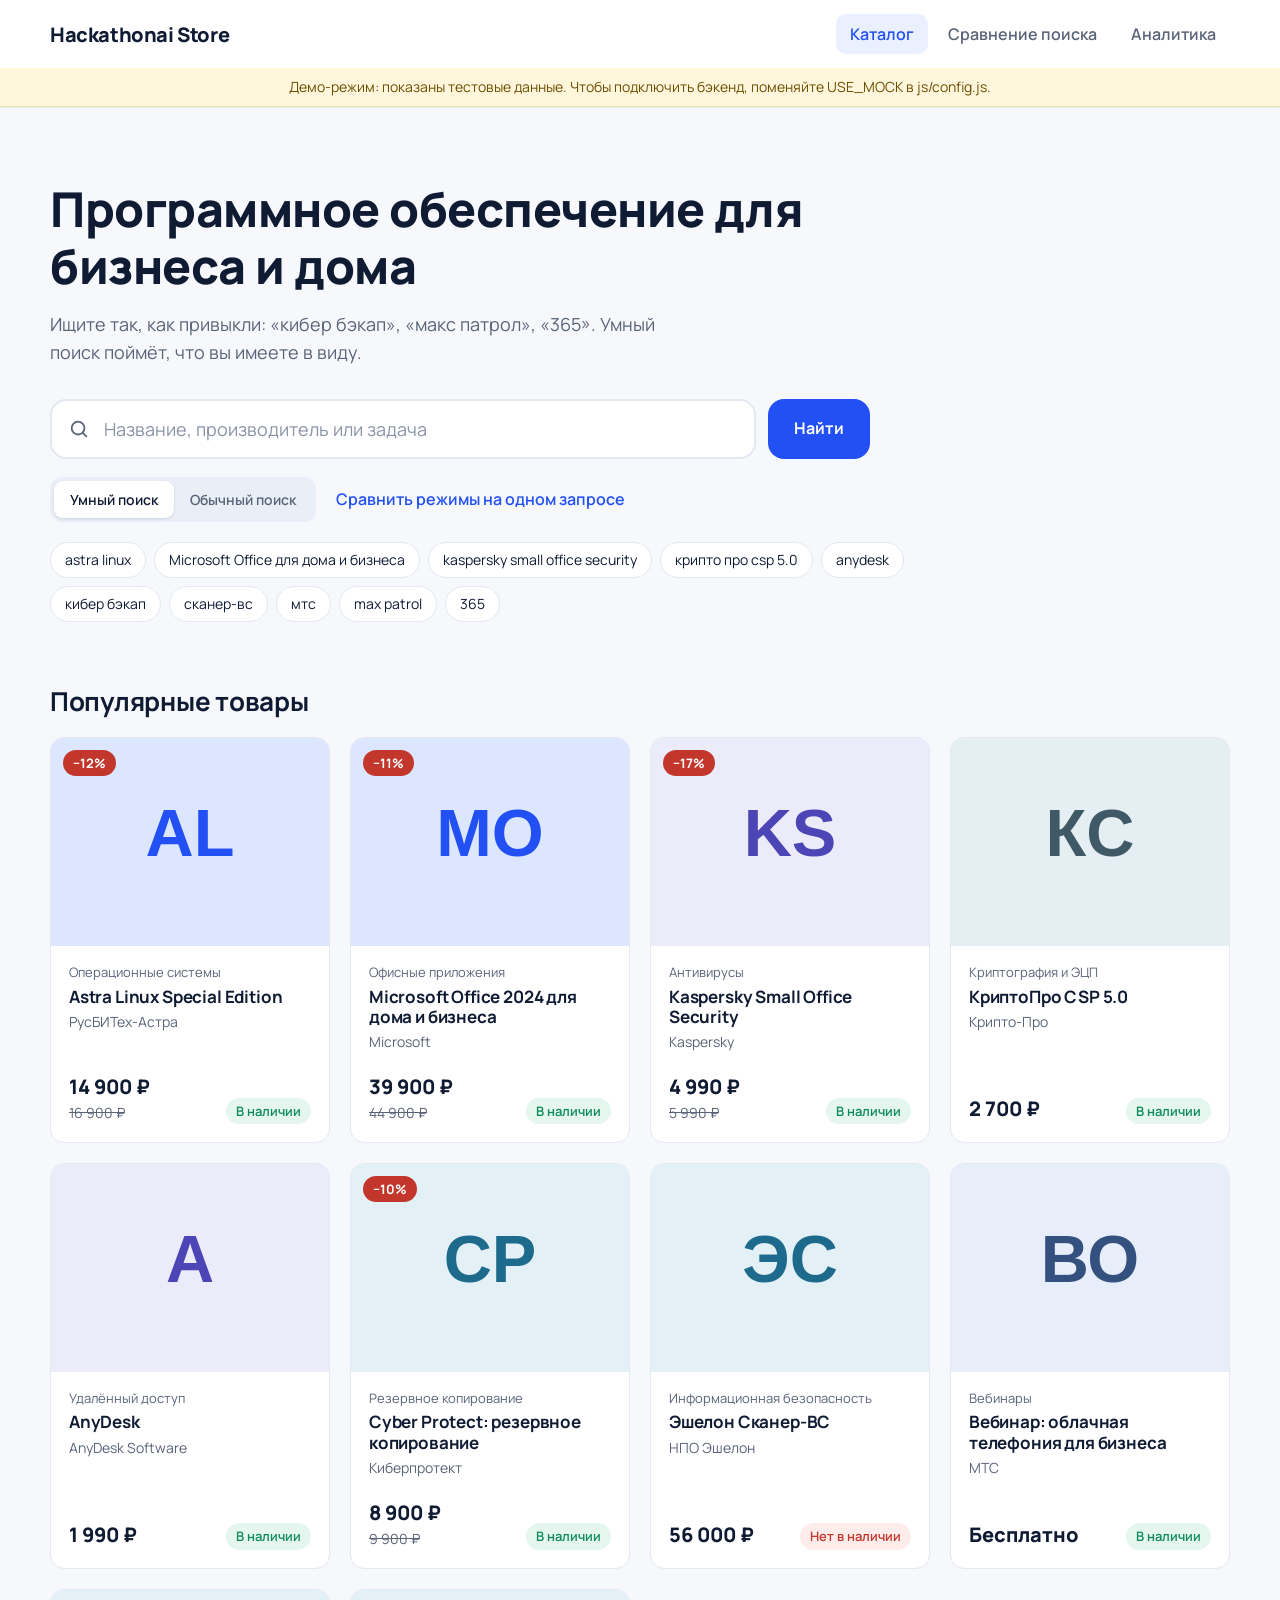
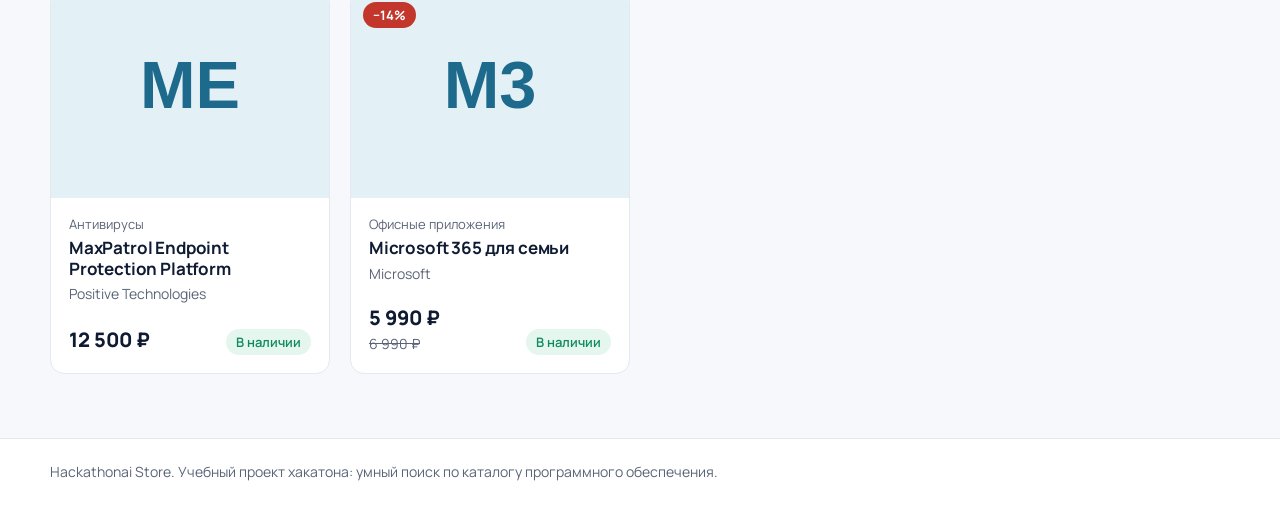
==== frontend/index.html @ c45a67bb "готовый фронтенд" ====
<!DOCTYPE html>
<html lang="ru">
<head>
<meta charset="UTF-8">
<meta name="viewport" content="width=device-width, initial-scale=1">
<link rel="preconnect" href="https://fonts.googleapis.com">
<link rel="preconnect" href="https://fonts.gstatic.com" crossorigin>
<link href="https://fonts.googleapis.com/css2?family=Manrope:wght@400;600;700;800&subset=cyrillic&display=swap" rel="stylesheet">
<link rel="stylesheet" href="css/style.css">
<title>Hackathonai Store: каталог программного обеспечения</title>
</head>
<body>
<header id="app-header" class="site-header"></header>
<main>
  <section class="hero">
    <div class="container">
      <h1>Программное обеспечение для бизнеса и дома</h1>
      <p class="lead">Ищите так, как привыкли: «кибер бэкап», «макс патрол», «365». Умный поиск поймёт, что вы имеете в виду.</p>

      <form id="search-form" class="search" role="search" autocomplete="off">
        <div class="search-field">
          <svg width="22" height="22" viewBox="0 0 24 24" fill="none" stroke="currentColor" stroke-width="2" stroke-linecap="round" aria-hidden="true"><circle cx="11" cy="11" r="7"/><path d="M20 20l-3.5-3.5"/></svg>
          <input id="q" type="search" placeholder="Название, производитель или задача" aria-label="Поиск по каталогу"
                 role="combobox" aria-expanded="false" aria-controls="suggest" aria-autocomplete="list">
          <ul id="suggest" class="suggest" role="listbox" aria-label="Подсказки" hidden></ul>
        </div>
        <button class="btn btn-primary" type="submit">Найти</button>
      </form>

      <div class="hero-tools">
        <div class="segmented" id="mode" role="group" aria-label="Режим поиска">
          <button type="button" data-mode="smart" aria-pressed="true">Умный поиск</button>
          <button type="button" data-mode="baseline" aria-pressed="false">Обычный поиск</button>
        </div>
        <a id="compare-link" class="link" href="compare.html">Сравнить режимы на одном запросе</a>
      </div>
      <div class="chips" id="chips" aria-label="Примеры запросов"></div>
    </div>
  </section>

  <section class="section">
    <div class="container">
      <div class="section-head">
        <h2 id="results-title">Популярные товары</h2>
        <span class="meta" id="results-meta"></span>
      </div>
      <div class="grid" id="results" aria-live="polite"></div>
    </div>
  </section>
</main>
<footer id="app-footer" class="footer"></footer>
<script src="js/config.js"></script>
<script src="js/mock.js"></script>
<script src="js/api.js"></script>
<script src="js/common.js"></script>
<script src="js/home.js"></script>
</body>
</html>
---- frontend/css/style.css ----
:root {
  --bg: #F6F8FC;
  --surface: #FFFFFF;
  --ink: #0F1B33;
  --muted: #5A6478;
  --line: #E3E8F1;
  --blue: #2250F4;
  --blue-dark: #1B41C9;
  --blue-soft: #EAF0FF;
  --green: #0E8A5F;
  --green-soft: #E4F6EE;
  --red: #C2362B;
  --red-soft: #FDECEA;
  --radius: 14px;
  --font: "Manrope", "Segoe UI", system-ui, -apple-system, Roboto, Arial, sans-serif;
}

* { box-sizing: border-box; }
html { scroll-behavior: smooth; }
body {
  margin: 0; background: var(--bg); color: var(--ink);
  font-family: var(--font); font-size: 16px; line-height: 1.55;
  min-height: 100vh; display: flex; flex-direction: column;
}
main { flex: 1; }
h1, h2, h3 { line-height: 1.2; margin: 0; letter-spacing: -0.01em; }
a { color: var(--blue); text-decoration: none; }
a:hover { text-decoration: underline; }
:focus-visible { outline: 3px solid rgba(34, 80, 244, .45); outline-offset: 2px; border-radius: 6px; }
.container { width: min(1180px, 100% - 40px); margin: 0 auto; }
[hidden] { display: none !important; }

/* Шапка */
.site-header { background: var(--surface); border-bottom: 1px solid var(--line); position: sticky; top: 0; z-index: 20; }
.header-row { display: flex; align-items: center; justify-content: space-between; gap: 24px; min-height: 68px; }
.logo { font-weight: 800; font-size: 20px; color: var(--ink); letter-spacing: -0.02em; }
.logo:hover { text-decoration: none; }
.nav { display: flex; gap: 6px; flex-wrap: wrap; }
.nav a { color: var(--muted); font-weight: 600; padding: 8px 14px; border-radius: 10px; }
.nav a:hover { background: var(--bg); text-decoration: none; color: var(--ink); }
.nav a[aria-current="page"] { color: var(--blue); background: var(--blue-soft); }
.demo-banner { background: #FFF6DB; color: #6B4E00; font-size: 14px; text-align: center; padding: 8px 20px; border-bottom: 1px solid #F1E2AE; }

/* Кнопки */
.btn { font: inherit; font-weight: 700; border: 0; border-radius: 12px; padding: 0 26px; height: 52px; cursor: pointer; transition: background .15s; }
.btn-primary { background: var(--blue); color: #fff; }
.btn-primary:hover { background: var(--blue-dark); }
.btn-ghost { background: var(--blue-soft); color: var(--blue); }
.btn-ghost:hover { background: #DCE6FF; }
.btn-lg { height: 56px; padding: 0 32px; display: inline-flex; align-items: center; justify-content: center; }
.btn:hover { text-decoration: none; }
.link { font-weight: 600; }

/* Герой с поиском */
.hero { padding: 72px 0 40px; }
.hero h1 { font-size: clamp(30px, 4.6vw, 48px); font-weight: 800; max-width: 760px; }
.lead { color: var(--muted); font-size: 18px; max-width: 640px; margin: 16px 0 32px; }
.search { display: flex; gap: 12px; max-width: 820px; }
.search-field { position: relative; flex: 1; }
.search-field svg { position: absolute; left: 18px; top: 50%; transform: translateY(-50%); color: var(--muted); pointer-events: none; }
.search input {
  width: 100%; height: 60px; border: 2px solid var(--line); border-radius: 16px; background: var(--surface);
  padding: 0 20px 0 52px; font: inherit; font-size: 18px; color: var(--ink); transition: border-color .15s, box-shadow .15s;
}
.search input::placeholder { color: #8A93A6; }
.search input:focus { outline: none; border-color: var(--blue); box-shadow: 0 0 0 4px rgba(34, 80, 244, .12); }
.search .btn { height: 60px; border-radius: 16px; }
.suggest {
  position: absolute; left: 0; right: 0; top: calc(100% + 8px); margin: 0; padding: 8px; list-style: none;
  background: var(--surface); border: 1px solid var(--line); border-radius: 16px; box-shadow: 0 18px 40px rgba(15, 27, 51, .12); z-index: 30;
}
.suggest li { padding: 11px 14px; border-radius: 10px; cursor: pointer; display: flex; align-items: center; gap: 10px; }
.suggest li[aria-selected="true"], .suggest li:hover { background: var(--blue-soft); }
.suggest mark { background: none; color: var(--blue); font-weight: 700; }

.hero-tools { display: flex; align-items: center; gap: 20px; flex-wrap: wrap; margin-top: 18px; }
.segmented { display: inline-flex; background: #E9EEF7; border-radius: 12px; padding: 4px; }
.segmented button { font: inherit; font-weight: 600; font-size: 14px; border: 0; background: none; color: var(--muted); padding: 8px 16px; border-radius: 9px; cursor: pointer; }
.segmented button[aria-pressed="true"] { background: var(--surface); color: var(--ink); box-shadow: 0 1px 3px rgba(15, 27, 51, .12); }
.chips { display: flex; flex-wrap: wrap; gap: 8px; margin-top: 20px; max-width: 900px; }
.chip { font: inherit; font-size: 14px; border: 1px solid var(--line); background: var(--surface); color: var(--ink); border-radius: 999px; padding: 6px 14px; cursor: pointer; }
.chip:hover { border-color: var(--blue); color: var(--blue); }

/* Результаты */
.section { padding: 24px 0 64px; }
.section-head { display: flex; align-items: baseline; justify-content: space-between; gap: 16px; flex-wrap: wrap; margin-bottom: 20px; }
.section-head h2 { font-size: 26px; }
.meta { color: var(--muted); font-size: 15px; }
.grid { display: grid; grid-template-columns: repeat(auto-fill, minmax(255px, 1fr)); gap: 20px; }
.grid-1 { grid-template-columns: 1fr; gap: 14px; }

.card { background: var(--surface); border: 1px solid var(--line); border-radius: var(--radius); overflow: hidden; transition: border-color .15s; }
.card:hover { border-color: #B8C6EA; }
.card-link { display: flex; flex-direction: column; height: 100%; color: inherit; }
.card-link:hover { text-decoration: none; }
.card-img { position: relative; aspect-ratio: 4 / 3; background: var(--blue-soft); }
.card-img img { width: 100%; height: 100%; object-fit: cover; display: block; }
.tag { position: absolute; top: 12px; font-size: 13px; font-weight: 700; padding: 3px 10px; border-radius: 999px; }
.tag-sale { left: 12px; background: var(--red); color: #fff; }
.tag-smart { right: 12px; background: var(--blue); color: #fff; }
.card-body { padding: 16px 18px 18px; display: flex; flex-direction: column; gap: 4px; flex: 1; }
.card-cat { color: var(--muted); font-size: 13px; }
.card-title { font-size: 17px; font-weight: 700; }
.card-vendor { color: var(--muted); font-size: 14px; }
.card-foot { margin-top: auto; padding-top: 14px; display: flex; align-items: flex-end; justify-content: space-between; gap: 8px; }
.price { display: flex; flex-direction: column; }
.price-now { font-size: 20px; font-weight: 800; }
.price-old { color: var(--muted); font-size: 14px; text-decoration: line-through; }
.stock { font-size: 13px; font-weight: 600; border-radius: 999px; padding: 3px 10px; white-space: nowrap; }
.stock.in { background: var(--green-soft); color: var(--green); }
.stock.out { background: var(--red-soft); color: var(--red); }

.skeleton .card-img { background: #EEF2F9; }
.skeleton i { display: block; height: 14px; border-radius: 6px; background: #EEF2F9; margin: 8px 0; }
.skeleton i.short { width: 55%; }

.empty { grid-column: 1 / -1; background: var(--surface); border: 1px dashed #C9D3E6; border-radius: var(--radius); padding: 40px 24px; text-align: center; }
.empty h3 { font-size: 20px; margin-bottom: 8px; }
.empty p { color: var(--muted); margin: 0 auto 16px; max-width: 520px; }

/* Страница товара */
.crumbs { padding: 28px 0 8px; font-size: 15px; }
.product { display: grid; grid-template-columns: minmax(280px, 480px) 1fr; gap: 40px; padding: 16px 0 48px; align-items: start; }
.product-img { border-radius: var(--radius); overflow: hidden; border: 1px solid var(--line); background: var(--blue-soft); aspect-ratio: 4 / 3; }
.product-img img { width: 100%; height: 100%; object-fit: cover; display: block; }
.product-info h1 { font-size: clamp(26px, 3.4vw, 36px); font-weight: 800; margin: 6px 0 8px; }
.product-sub { color: var(--muted); }
.buy-box { background: var(--surface); border: 1px solid var(--line); border-radius: var(--radius); padding: 22px; margin: 22px 0; display: flex; flex-wrap: wrap; align-items: center; justify-content: space-between; gap: 18px; }
.buy-box .price-now { font-size: 32px; }
.discount { background: var(--red-soft); color: var(--red); font-weight: 700; font-size: 14px; padding: 2px 10px; border-radius: 999px; margin-left: 8px; }
.product-info p.desc { max-width: 62ch; }
.params { border-collapse: collapse; width: 100%; max-width: 560px; margin-top: 8px; background: var(--surface); border: 1px solid var(--line); border-radius: var(--radius); overflow: hidden; }
.params th, .params td { text-align: left; padding: 12px 16px; border-bottom: 1px solid var(--line); font-size: 15px; vertical-align: top; }
.params tr:last-child th, .params tr:last-child td { border-bottom: 0; }
.params th { color: var(--muted); font-weight: 600; width: 40%; }
.subhead { font-size: 22px; margin: 28px 0 12px; }

/* Сравнение */
.page-head { padding: 48px 0 8px; }
.page-head h1 { font-size: clamp(28px, 4vw, 40px); font-weight: 800; }
.page-head p { color: var(--muted); max-width: 720px; margin: 12px 0 0; }
.compare-form { margin-top: 24px; }
.verdict { background: var(--blue-soft); border-radius: var(--radius); padding: 16px 20px; margin: 28px 0 0; font-weight: 600; }
.columns { display: grid; grid-template-columns: 1fr 1fr; gap: 24px; margin-top: 24px; align-items: start; }
.column { background: var(--surface); border: 1px solid var(--line); border-radius: 18px; padding: 20px; }
.column.smart { border-color: #B8C6EA; }
.column-head { display: flex; justify-content: space-between; align-items: baseline; gap: 12px; margin-bottom: 16px; flex-wrap: wrap; }
.column-head h2 { font-size: 20px; }
.column .card { box-shadow: none; }

/* Аналитика */
.stats { display: grid; grid-template-columns: repeat(2, 1fr); gap: 20px; margin: 28px 0 0; }
.panel { background: var(--surface); border: 1px solid var(--line); border-radius: 18px; padding: 24px; }
.panel h2 { font-size: 19px; margin-bottom: 4px; }
.panel .hint { color: var(--muted); font-size: 14px; margin: 0 0 16px; }
.panel.wide { grid-column: 1 / -1; }
.big-number { font-size: clamp(56px, 8vw, 88px); font-weight: 800; letter-spacing: -0.03em; line-height: 1; margin-top: 12px; }
.rank { list-style: none; margin: 0; padding: 0; display: grid; gap: 10px; }
.rank li { display: grid; grid-template-columns: 28px 1fr auto; align-items: center; gap: 10px; }
.rank .n { color: var(--muted); font-weight: 700; text-align: right; }
.rank .q { position: relative; padding: 6px 12px; border-radius: 8px; overflow: hidden; z-index: 0; }
.rank .q i { position: absolute; inset: 0 auto 0 0; background: var(--blue-soft); z-index: -1; border-radius: 8px; }
.rank .c { font-weight: 700; color: var(--muted); font-size: 14px; }
.plain { list-style: none; margin: 0; padding: 0; display: grid; gap: 8px; }
.plain li { display: flex; justify-content: space-between; gap: 12px; padding: 10px 14px; background: var(--red-soft); border-radius: 10px; }
.plain .c { font-weight: 700; color: var(--red); }
.chart-box { position: relative; height: 340px; }

.footer { border-top: 1px solid var(--line); background: var(--surface); color: var(--muted); font-size: 14px; padding: 22px 0; }

@media (max-width: 860px) {
  .product, .columns, .stats { grid-template-columns: 1fr; }
  .hero { padding-top: 40px; }
}
@media (max-width: 560px) {
  .search { flex-direction: column; }
  .search .btn { width: 100%; }
  .header-row { flex-direction: column; align-items: flex-start; gap: 4px; padding: 12px 0; }
}
@media (prefers-reduced-motion: reduce) {
  * { transition: none !important; scroll-behavior: auto !important; }
}
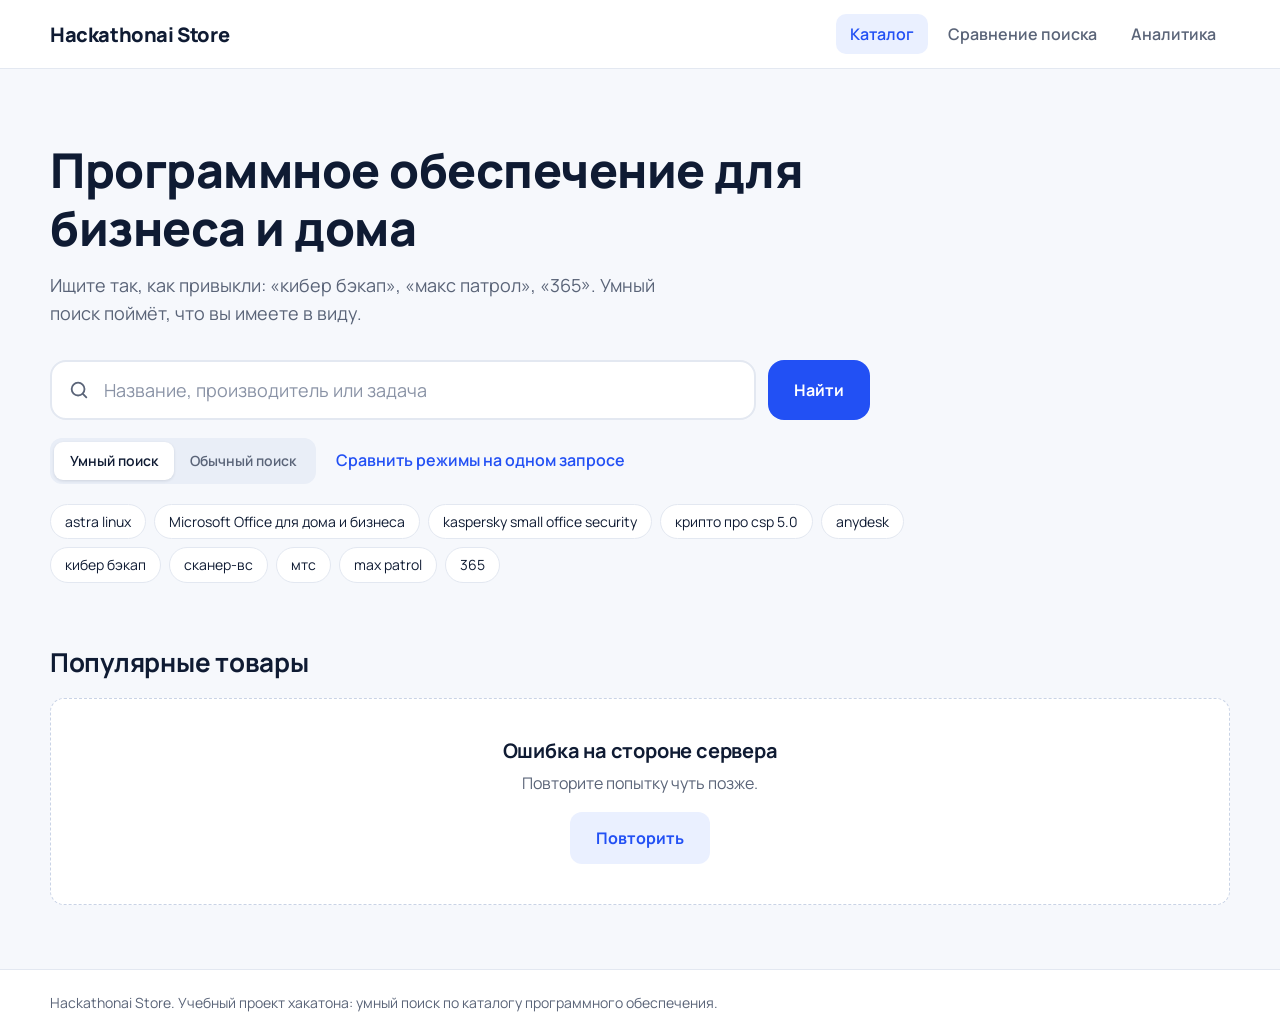
==== commit 5c6d657d: "Fix frontend search analytics" ====
--- a/frontend/index.html
+++ b/frontend/index.html
@@ -44,7 +44,20 @@
         <h2 id="results-title">Популярные товары</h2>
         <span class="meta" id="results-meta"></span>
       </div>
+      <div id="notice" class="notice" hidden></div>
       <div class="grid" id="results" aria-live="polite"></div>
+      <div id="more-wrap" class="more" hidden><button id="more" class="btn btn-ghost btn-lg" type="button">Показать ещё</button></div>
+
+      <div id="alt-section" class="block" hidden>
+        <h2 class="subhead">Альтернативы</h2>
+        <p class="meta">Похожие товары, которые тоже могут подойти.</p>
+        <div class="grid" id="alts"></div>
+      </div>
+      <div id="rec-section" class="block" hidden>
+        <h2 class="subhead">С этим покупают</h2>
+        <p class="meta">Что обычно берут вместе с найденным.</p>
+        <div class="grid" id="recs"></div>
+      </div>
     </div>
   </section>
 </main>
--- a/frontend/css/style.css
+++ b/frontend/css/style.css
@@ -180,3 +180,35 @@
 @media (prefers-reduced-motion: reduce) {
   * { transition: none !important; scroll-behavior: auto !important; }
 }
+
+/* Плашка исправления запроса и подсказки о запросе */
+.notice { background: var(--blue-soft); border-radius: 12px; padding: 14px 18px; margin-bottom: 20px; }
+.notice p { margin: 0; }
+.notice p + p { margin-top: 4px; }
+.notice-sub { color: var(--muted); font-size: 14px; }
+.notice-fix { border-left: 4px solid var(--blue); }
+.more { display: flex; justify-content: center; margin-top: 28px; }
+.block { margin-top: 44px; }
+.block .subhead { margin-top: 0; }
+.block > .meta { margin: 4px 0 16px; }
+.table-wrap { overflow-x: auto; max-width: 560px; }
+.table-wrap .params { min-width: 360px; }
+.btn:disabled { opacity: .6; cursor: default; }
+.grid > *, .columns > *, .product > * { min-width: 0; }
+.card-title { overflow-wrap: anywhere; }
+
+@media (max-width: 560px) {
+  .container { width: calc(100% - 32px); }
+  .hero { padding: 32px 0 24px; }
+  .lead { font-size: 16px; margin-bottom: 22px; }
+  .grid { grid-template-columns: 1fr; }
+  .hero-tools { gap: 12px; }
+  .segmented { width: 100%; }
+  .segmented button { flex: 1; }
+  .buy-box { padding: 18px; }
+  .buy-box .btn { width: 100%; }
+  .section-head h2 { font-size: 22px; }
+  .panel { padding: 18px; }
+  .chart-box { height: 280px; }
+  .column { padding: 14px; }
+}
